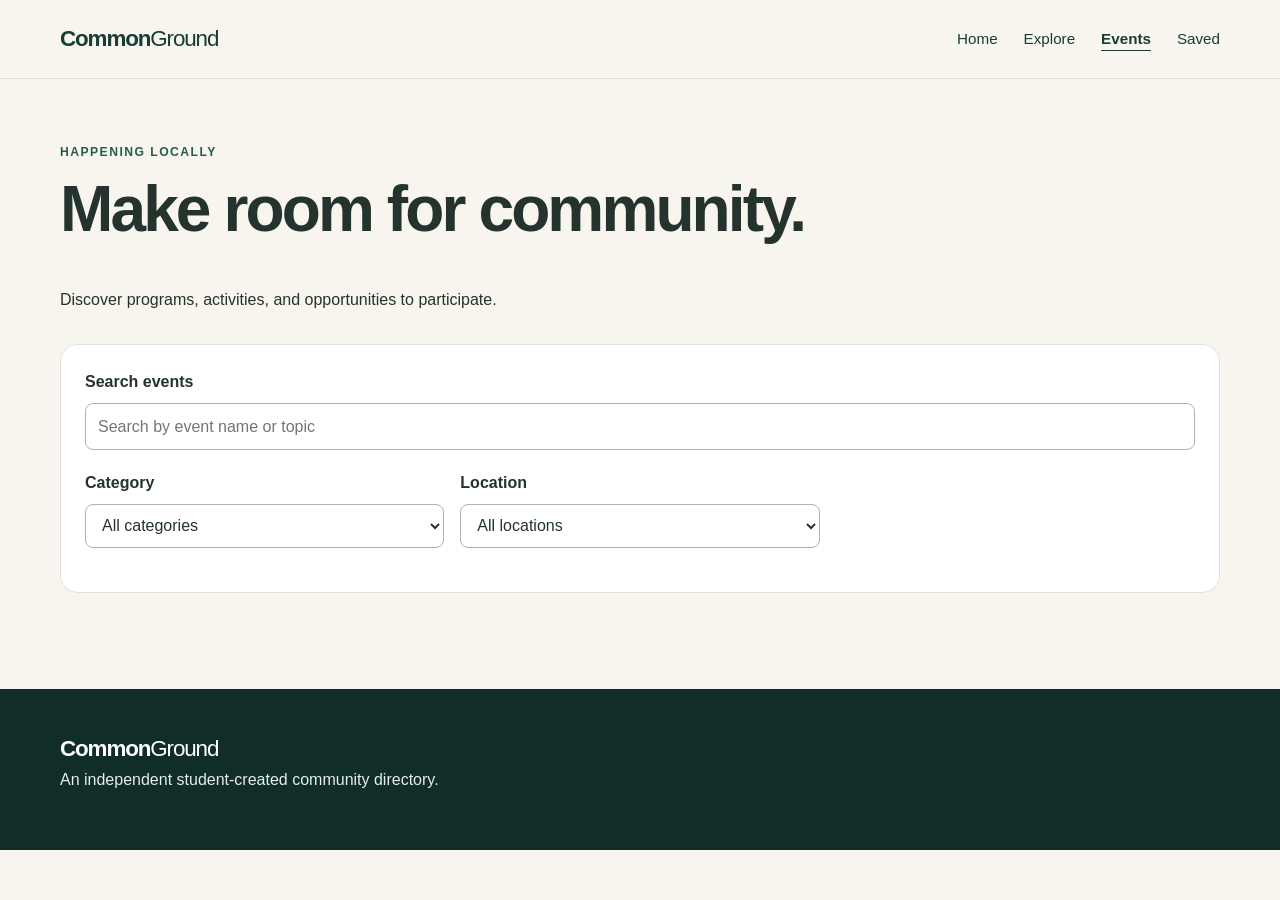
==== events.html @ 1c007c99 "Add events.html for Community Events page This file contains the HTML structure for the Community Ev" ====
<!DOCTYPE html>
<html lang="en">
<head>
  <meta charset="UTF-8">
  <meta name="viewport" content="width=device-width, initial-scale=1.0">
  <title>Community Events | CommonGround</title>
  <link rel="stylesheet" href="style.css">
  <script src="data.js" defer></script>
  <script src="app.js" defer></script>
  <script src="events.js" defer></script>
</head>
<body>
  <a class="skip-link" href="#main">Skip to main content</a>

  <header class="site-header">
    <nav class="container nav" aria-label="Main navigation">
      <a class="brand" href="index.html">Common<span>Ground</span></a>
      <div class="nav-links">
        <a href="index.html">Home</a>
        <a href="resources.html">Explore</a>
        <a href="events.html" aria-current="page">Events</a>
        <a href="saved.html">Saved</a>
      </div>
    </nav>
  </header>

  <main id="main" class="container section">
    <p class="eyebrow">HAPPENING LOCALLY</p>
    <h1>Make room for community.</h1>
    <p>Discover programs, activities, and opportunities to participate.</p>

    <section class="filter-panel" aria-label="Event filters">
      <label for="event-query">Search events</label>
      <input id="event-query" type="search"
        placeholder="Search by event name or topic">

      <div class="filter-grid">
        <div>
          <label for="event-category">Category</label>
          <select id="event-category">
            <option value="">All categories</option>
            <option value="Education">Education</option>
            <option value="Volunteering">Volunteering</option>
            <option value="Recreation">Recreation</option>
          </select>
        </div>

        <div>
          <label for="event-city">Location</label>
          <select id="event-city">
            <option value="">All locations</option>
            <option value="Cumming">Cumming</option>
            <option value="Alpharetta">Alpharetta</option>
          </select>
        </div>
      </div>
    </section>

    <p id="event-count" aria-live="polite"></p>
    <div id="event-results" class="resource-grid"></div>
  </main>

  <footer class="site-footer">
    <div class="container footer-content">
      <a class="brand brand-footer" href="index.html">Common<span>Ground</span></a>
      <p>An independent student-created community directory.</p>
    </div>
  </footer>
</body>
</html>
---- style.css ----
:root {
  --forest: #173D36;
  --forest-light: #285B4F;
  --cream: #F7F5EE;
  --white: #FFFFFF;
  --sage: #E1EDE6;
  --gold: #E8B968;
  --text: #24332D;
  --muted: #617069;
  --border: #DDE4DE;

  --radius-card: 18px;
  --radius-button: 10px;
  --page-width: 1160px;
  --space: 8px;
}

* {
  box-sizing: border-box;
}

html {
  scroll-behavior: smooth;
}

body {
  margin: 0;
  background: var(--cream);
  color: var(--text);
  font-family: Arial, Helvetica, sans-serif;
  line-height: 1.6;
}

img {
  max-width: 100%;
}

a {
  color: var(--forest);
}

button,
input,
select {
  font: inherit;
}

button,
a {
  -webkit-tap-highlight-color: transparent;
}

button:focus-visible,
a:focus-visible,
input:focus-visible,
select:focus-visible {
  outline: 3px solid #B7791F;
  outline-offset: 3px;
}

.container {
  width: min(100% - 40px, var(--page-width));
  margin-inline: auto;
}

.section {
  padding-block: 64px;
}

h1,
h2,
h3,
p {
  margin-top: 0;
}

h1 {
  font-size: clamp(2.4rem, 5vw, 4.5rem);
  line-height: 1.08;
  letter-spacing: -0.045em;
}

h2 {
  line-height: 1.2;
}

button,
input,
select {
  min-height: 44px;
}

@media (max-width: 600px) {
  .section {
    padding-block: 40px;
  }

  .container {
    width: min(100% - 28px, var(--page-width));
  }
}

/* Accessibility helpers */

.skip-link {
  position: absolute;
  left: -9999px;
  top: 10px;
  z-index: 100;
  background: white;
  padding: 12px;
}

.skip-link:focus {
  left: 10px;
}

.sr-only {
  position: absolute;
  width: 1px;
  height: 1px;
  padding: 0;
  margin: -1px;
  overflow: hidden;
  clip-path: inset(50%);
  white-space: nowrap;
}

/* Header */

.site-header {
  background: var(--cream);
  border-bottom: 1px solid var(--border);
}

.nav {
  min-height: 78px;
  display: flex;
  justify-content: space-between;
  align-items: center;
  gap: 24px;
}

.brand {
  color: var(--forest);
  font-size: 1.4rem;
  font-weight: 800;
  letter-spacing: -0.05em;
  text-decoration: none;
}

.brand span {
  font-weight: 400;
}

.nav-links {
  display: flex;
  align-items: center;
  flex-wrap: wrap;
  gap: 26px;
}

.nav-links a {
  text-decoration: none;
  font-size: 0.95rem;
}

.nav-links a[aria-current="page"] {
  font-weight: 700;
  text-decoration: underline;
  text-underline-offset: 6px;
}

/* Hero */

.hero {
  background: var(--forest);
  color: var(--white);
  padding-block: clamp(64px, 10vw, 112px);
}

.hero-content {
  max-width: 900px;
}

.eyebrow {
  font-size: 0.76rem;
  font-weight: 800;
  letter-spacing: 0.12em;
  color: var(--forest-light);
}

.hero .eyebrow {
  color: var(--gold);
}

.hero-description {
  max-width: 650px;
  font-size: 1.1rem;
  color: #E0EAE5;
}

.search-form {
  display: flex;
  gap: 10px;
  max-width: 740px;
  margin-top: 28px;
  padding: 8px;
  border-radius: 14px;
  background: white;
}

.search-form input {
  flex: 1;
  width: 100%;
  min-width: 0;
  border: 0;
  padding: 10px 14px;
  border-radius: 8px;
}

.search-form input:focus-visible {
  outline-offset: -3px;
}

.search-form button,
.button {
  display: inline-flex;
  align-items: center;
  justify-content: center;
  padding: 12px 18px;
  border: 0;
  border-radius: var(--radius-button);
  background: var(--forest-light);
  color: white;
  text-decoration: none;
  font-weight: 700;
  cursor: pointer;
}

.search-form button:hover,
.button:hover {
  filter: brightness(1.12);
}

.search-hint {
  color: #D5E2DC;
  font-size: 0.9rem;
}

/* Categories */

.category-grid {
  display: grid;
  grid-template-columns: repeat(4, minmax(0, 1fr));
  gap: 18px;
  margin-top: 28px;
}

.category-card {
  display: block;
  padding: 24px;
  background: white;
  border: 1px solid var(--border);
  border-radius: var(--radius-card);
  color: var(--text);
  text-decoration: none;
  transition: transform 160ms ease, box-shadow 160ms ease;
}

.category-card:hover,
.resource-card:hover {
  transform: translateY(-3px);
  box-shadow: 0 10px 26px #173D3612;
}

.category-icon {
  display: inline-grid;
  place-items: center;
  width: 44px;
  height: 44px;
  border-radius: 12px;
  background: var(--sage);
  color: var(--forest);
  font-size: 1.5rem;
}

.category-card h3 {
  margin-top: 16px;
  margin-bottom: 8px;
}

.category-card p {
  margin-bottom: 0;
  color: var(--muted);
  font-size: 0.93rem;
}

/* Featured resources */

.section-heading {
  display: flex;
  justify-content: space-between;
  align-items: end;
  gap: 20px;
  margin-top: 64px;
  margin-bottom: 24px;
}

.resource-grid {
  display: grid;
  grid-template-columns: repeat(3, minmax(0, 1fr));
  gap: 20px;
}

.resource-card {
  background: white;
  border: 1px solid var(--border);
  border-radius: var(--radius-card);
  padding: 24px;
  transition: transform 160ms ease, box-shadow 160ms ease;
}

.resource-card h3 {
  margin-bottom: 8px;
}

.resource-card p {
  color: var(--muted);
}

.resource-meta {
  font-size: 0.88rem;
  color: var(--muted);
}

.text-link {
  color: var(--forest);
  font-weight: 700;
}

/* Community banner and footer */

.community-banner {
  background: var(--sage);
  padding-block: 56px;
}

.banner-content {
  display: flex;
  justify-content: space-between;
  align-items: center;
  gap: 32px;
}

.banner-content h2 {
  max-width: 580px;
}

.button-light {
  background: var(--forest);
  white-space: nowrap;
}

.site-footer {
  background: #102D28;
  color: #E5EEE8;
  padding-block: 42px;
}

.brand-footer {
  color: white;
}

.footer-content > div {
  display: flex;
  flex-wrap: wrap;
  gap: 20px;
}

.site-footer a {
  color: white;
}

.footer-note {
  margin-top: 24px;
  font-size: 0.85rem;
  color: #CFDCD5;
}

@media (max-width: 850px) {
  .category-grid {
    grid-template-columns: repeat(2, minmax(0, 1fr));
  }

  .resource-grid {
    grid-template-columns: repeat(2, minmax(0, 1fr));
  }
}

@media (max-width: 560px) {
  .nav {
    align-items: flex-start;
    flex-direction: column;
    padding-block: 16px;
  }

  .nav-links {
    gap: 14px;
  }

  .search-form {
    flex-direction: column;
  }

  .category-grid,
  .resource-grid {
    grid-template-columns: 1fr;
  }

  .section-heading,
  .banner-content {
    align-items: flex-start;
    flex-direction: column;
  }
}

@media (prefers-reduced-motion: reduce) {
  *,
  *::before,
  *::after {
    scroll-behavior: auto !important;
    transition-duration: 0.01ms !important;
    animation-duration: 0.01ms !important;
  }
}

.filter-panel {
  background: white;
  border: 1px solid var(--border);
  border-radius: var(--radius-card);
  padding: 24px;
  margin-block: 32px;
}

.filter-panel label {
  display: block;
  font-weight: 700;
  margin-bottom: 8px;
}

.filter-panel input,
.filter-panel select {
  width: 100%;
  padding: 10px 12px;
  border: 1px solid #AAB8B0;
  border-radius: 8px;
  background: white;
  color: var(--text);
}

.filter-grid {
  display: grid;
  grid-template-columns: repeat(3, minmax(0, 1fr));
  gap: 16px;
  margin-block: 20px;
}

.secondary-button {
  background: white;
  border: 1px solid var(--forest);
  color: var(--forest);
  border-radius: 8px;
  padding: 10px 16px;
  cursor: pointer;
}

.results-heading {
  display: flex;
  justify-content: space-between;
  align-items: center;
  gap: 16px;
}

.empty-state {
  grid-column: 1 / -1;
  padding: 36px;
  text-align: center;
  background: white;
  border: 1px dashed var(--border);
  border-radius: var(--radius-card);
}

@media (max-width: 650px) {
  .filter-grid {
    grid-template-columns: 1fr;
  }
}

.card-actions {
  display: flex;
  justify-content: space-between;
  align-items: center;
  gap: 12px;
  flex-wrap: wrap;
  margin-top: 18px;
}

.save-button {
  border: 1px solid var(--border);
  background: white;
  color: var(--forest);
  border-radius: 8px;
  padding: 8px 12px;
  cursor: pointer;
}

.save-button[aria-pressed="true"] {
  background: var(--sage);
  border-color: var(--forest-light);
}


.detail-panel {
  background: white;
  padding: clamp(24px, 5vw, 48px);
  border: 1px solid var(--border);
  border-radius: var(--radius-card);
}

.detail-panel h1 {
  margin-top: 32px;
}

.detail-panel > a:last-child {
  display: inline-block;
  margin-top: 12px;
  font-weight: 700;
}
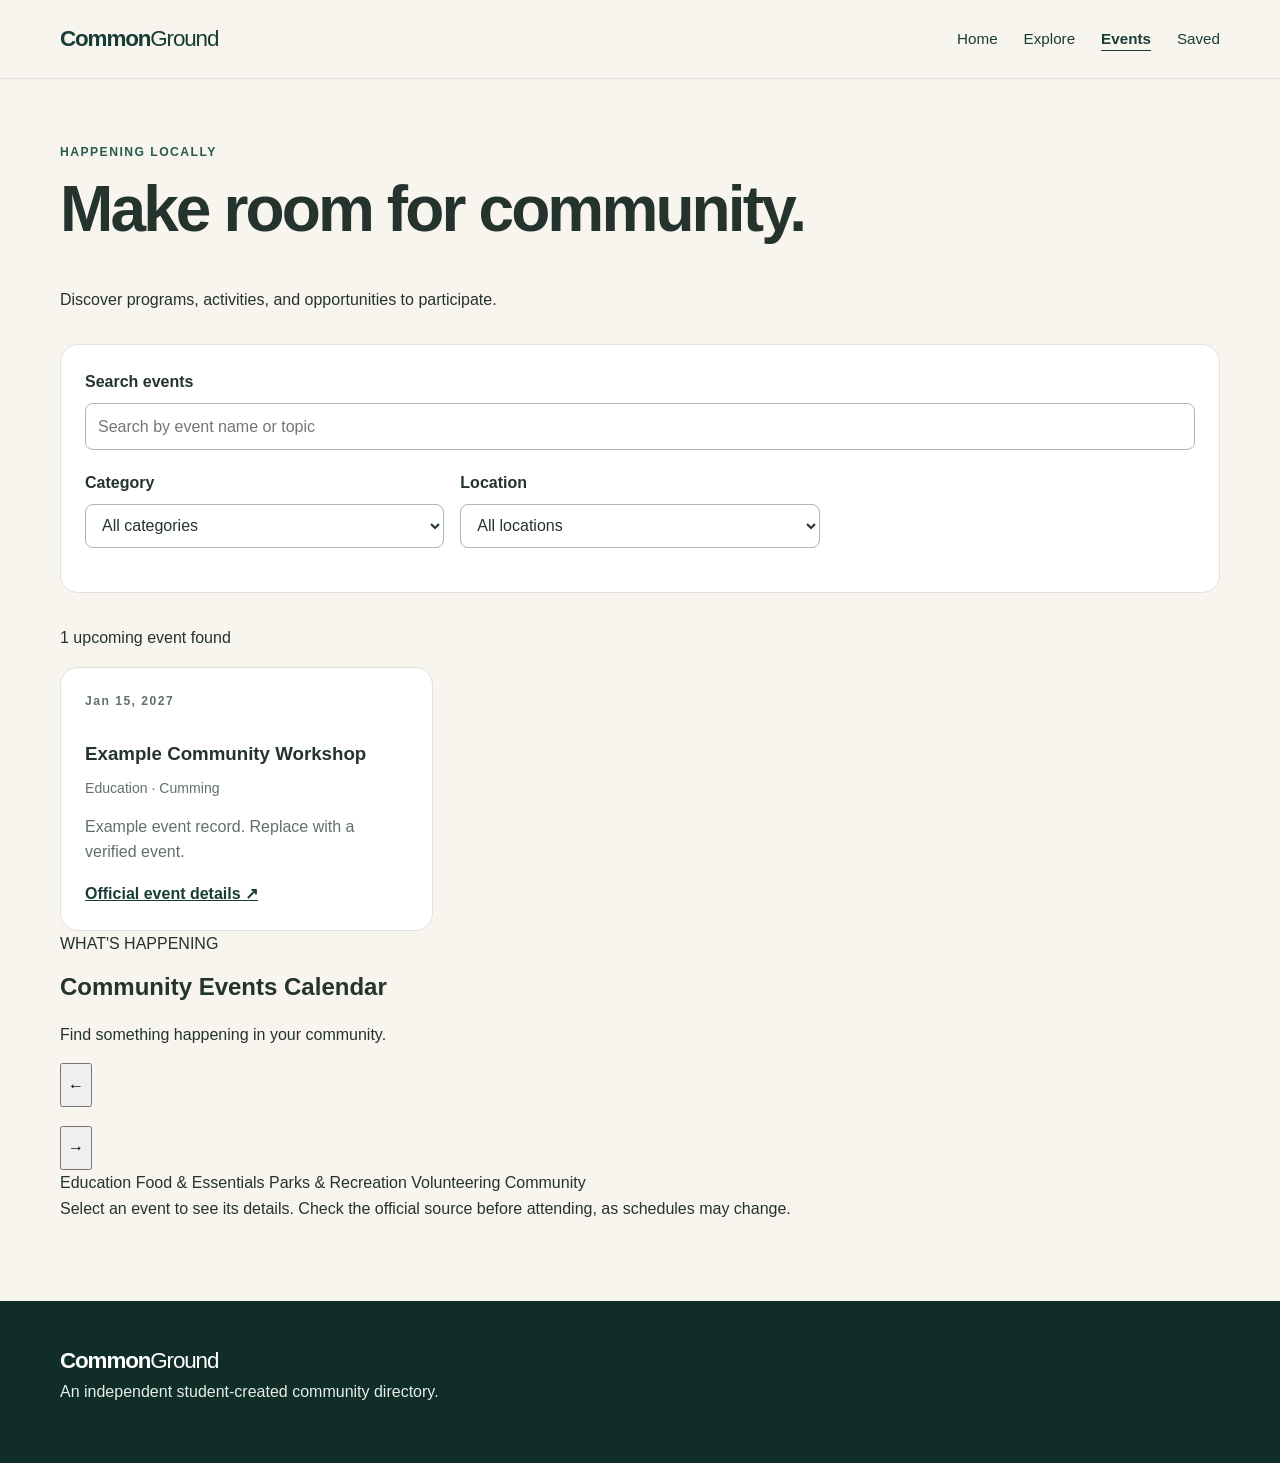
==== commit 3e1dfa5d: "Add community events calendar section to events.html" ====
--- a/events.html
+++ b/events.html
@@ -59,6 +59,50 @@
 
     <p id="event-count" aria-live="polite"></p>
     <div id="event-results" class="resource-grid"></div>
+
+    
+<section class="events-calendar" id="events-calendar">
+  <div class="calendar-heading">
+    <div>
+      <p class="calendar-eyebrow">WHAT'S HAPPENING</p>
+      <h2>Community Events Calendar</h2>
+      <p class="calendar-subtitle">
+        Find something happening in your community.
+      </p>
+    </div>
+  
+    <div class="calendar-navigation">
+      <button type="button" id="calendar-prev" aria-label="Previous month">
+          &#8592;
+      </button>
+      <h3 id="calendar-month" aria-live="polite"></h3>
+      <button type="button" id="calendar-next" aria-label="Next month">
+        &#8594;
+      </button>
+      </div>
+    </div>
+  
+    <div class="calendar-legend" aria-label="Event categories">
+      <span><i class="event-dot education"></i> Education</span>
+      <span><i class="event-dot food"></i> Food &amp; Essentials</span>
+      <span><i class="event-dot recreation"></i> Parks &amp; Recreation</span>
+      <span><i class="event-dot volunteering"></i> Volunteering</span>
+      <span><i class="event-dot community"></i> Community</span>
+    </div>
+  
+    <div class="calendar-grid" id="calendar-grid">
+    </div>
+  
+    <p class="calendar-note">
+      Select an event to see its details. Check the official source
+      before attending, as schedules may change.
+    </p>
+  
+    <div id="calendar-event-details" class="calendar-event-details" aria-live="polite" hidden>
+    </div>
+  </section>
+
+    
   </main>
 
   <footer class="site-footer">
--- a/style.css
+++ b/style.css
@@ -1,4 +1,3 @@
-
 :root {
   --forest: #173D36;
   --forest-light: #285B4F;
@@ -538,3 +537,162 @@
   margin-top: 12px;
   font-weight: 700;
 }
+
+
+.category-badge {
+  display: inline-block;
+  padding: 5px 10px;
+  border-radius: 999px;
+  background: var(--sage);
+  color: var(--forest);
+  font-size: 0.78rem;
+  font-weight: 700;
+  line-height: 1.4;
+}
+
+
+.resource-card {
+  display: flex;
+  flex-direction: column;
+  align-items: flex-start;
+  min-width: 0;
+}
+
+.resource-card h3 {
+  margin-top: 16px;
+  overflow-wrap: anywhere;
+}
+
+.resource-card > p {
+  overflow-wrap: anywhere;
+}
+
+.card-actions {
+  width: 100%;
+  margin-top: auto;
+  padding-top: 20px;
+}
+
+/* ===== Suggest a Resource Form ===== */
+
+.suggest-section {
+  max-width: 760px;
+  margin: 48px auto;
+  padding: 0 20px;
+}
+
+.suggest-section h2 {
+  color: var(--text-color, #24352b);
+  font-size: 2rem;
+  margin-bottom: 10px;
+}
+
+.suggest-section > p {
+  color: var(--muted-color, #66736a);
+  line-height: 1.7;
+  margin-bottom: 24px;
+}
+
+.suggest-form {
+  background: #ffffff;
+  border: 1px solid #dce5dd;
+  border-radius: 18px;
+  padding: 28px;
+  box-shadow: 0 8px 24px rgba(31, 61, 43, 0.07);
+  display: grid;
+  gap: 18px;
+}
+
+.suggest-form .form-group {
+  display: grid;
+  gap: 8px;
+}
+
+.suggest-form label {
+  font-weight: 600;
+  color: #2d4335;
+  font-size: 0.95rem;
+}
+
+.suggest-form input,
+.suggest-form select,
+.suggest-form textarea {
+  width: 100%;
+  box-sizing: border-box;
+  padding: 12px 14px;
+  border: 1px solid #cbd7cd;
+  border-radius: 10px;
+  background: #fbfdfb;
+  color: #26372c;
+  font: inherit;
+  transition: border-color 0.2s, box-shadow 0.2s;
+}
+
+.suggest-form textarea {
+  min-height: 120px;
+  resize: vertical;
+}
+
+.suggest-form input:focus,
+.suggest-form select:focus,
+.suggest-form textarea:focus {
+  outline: none;
+  border-color: #398052;
+  box-shadow: 0 0 0 3px rgba(57, 128, 82, 0.16);
+}
+
+.suggest-form input::placeholder,
+.suggest-form textarea::placeholder {
+  color: #89958c;
+}
+
+.suggest-form button {
+  justify-self: start;
+  border: none;
+  border-radius: 10px;
+  padding: 13px 22px;
+  background: #286b43;
+  color: #ffffff;
+  font: inherit;
+  font-weight: 600;
+  cursor: pointer;
+  transition: background 0.2s, transform 0.2s;
+}
+
+.suggest-form button:hover {
+  background: #1e5333;
+  transform: translateY(-1px);
+}
+
+.suggest-form button:focus-visible {
+  outline: 3px solid #80b991;
+  outline-offset: 3px;
+}
+
+.suggest-form .form-note {
+  color: #66736a;
+  font-size: 0.85rem;
+  line-height: 1.5;
+  margin: 0;
+}
+
+/* Suggestion Survey */
+@media (max-width: 600px) {
+  .suggest-section {
+    margin: 28px auto;
+    padding: 0 16px;
+  }
+
+  .suggest-section h2 {
+    font-size: 1.65rem;
+  }
+
+  .suggest-form {
+    padding: 20px;
+    border-radius: 14px;
+  }
+
+  .suggest-form button {
+    width: 100%;
+  }
+}
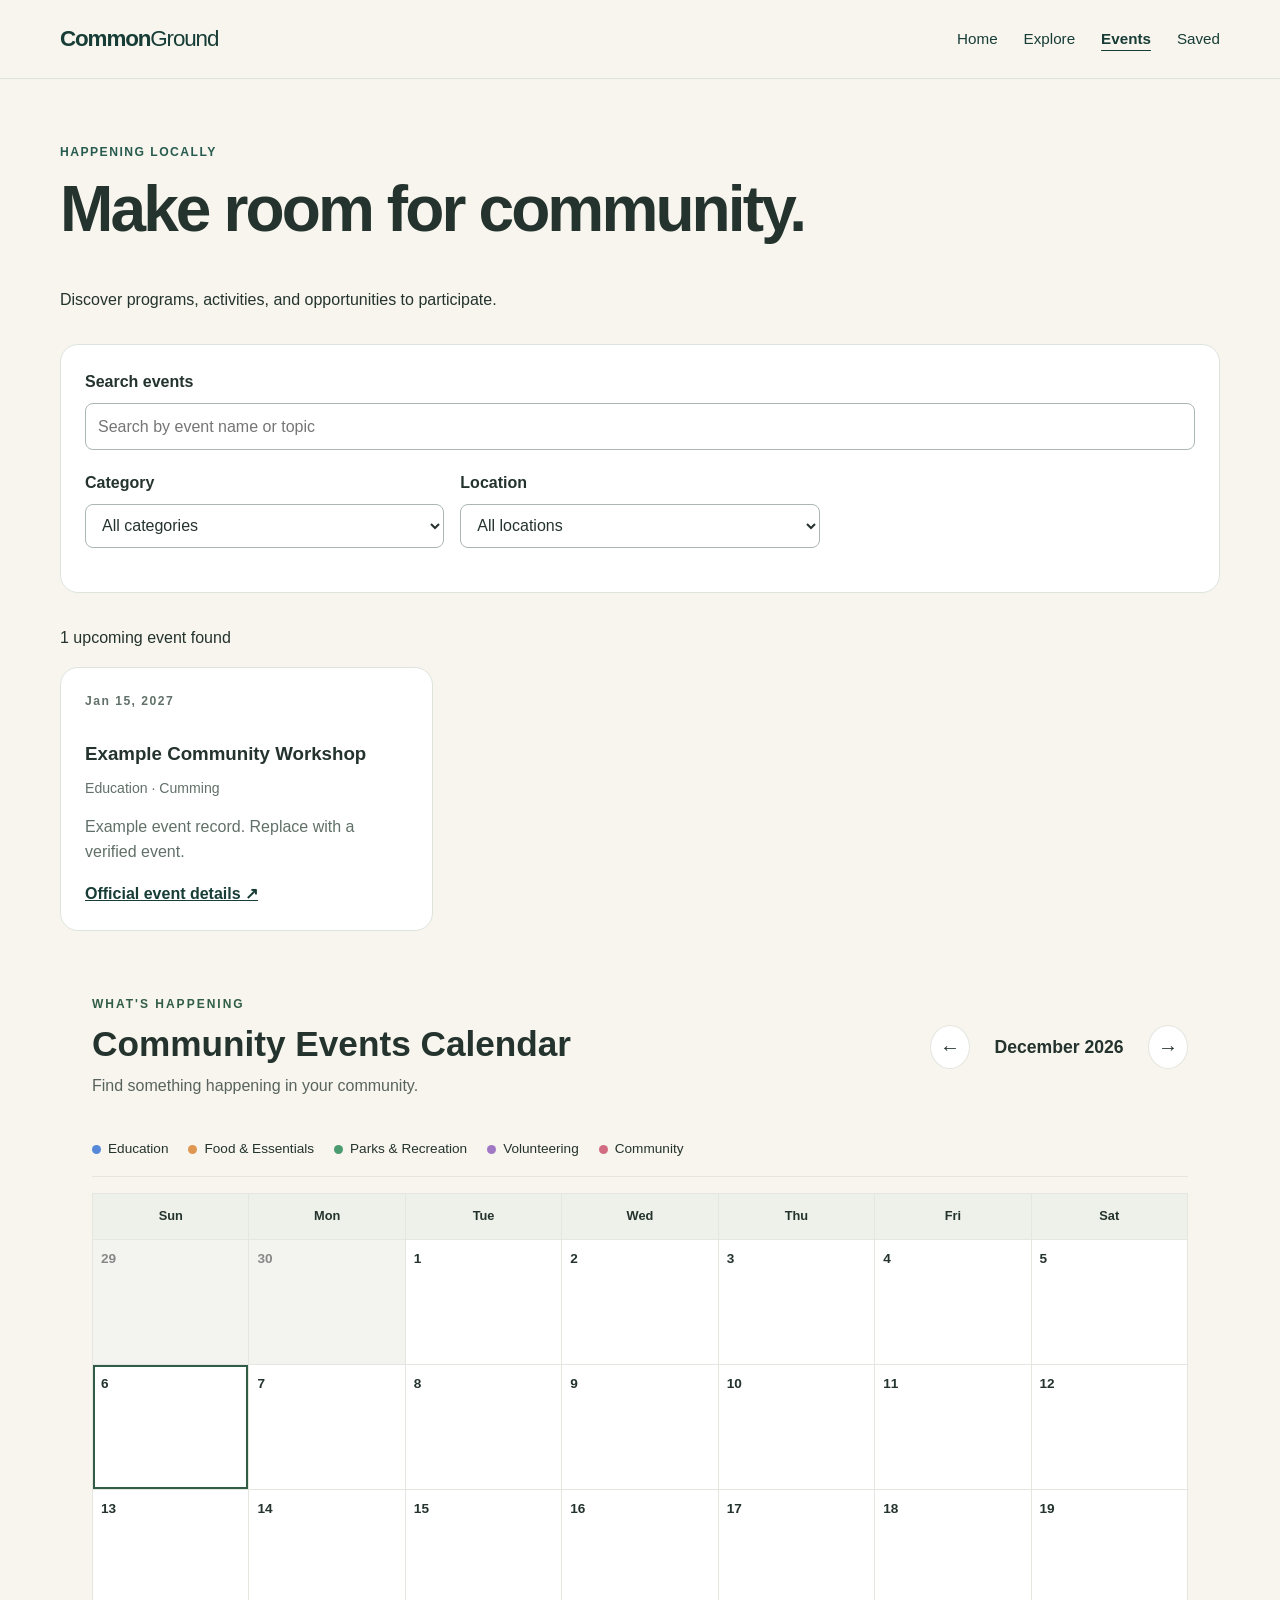
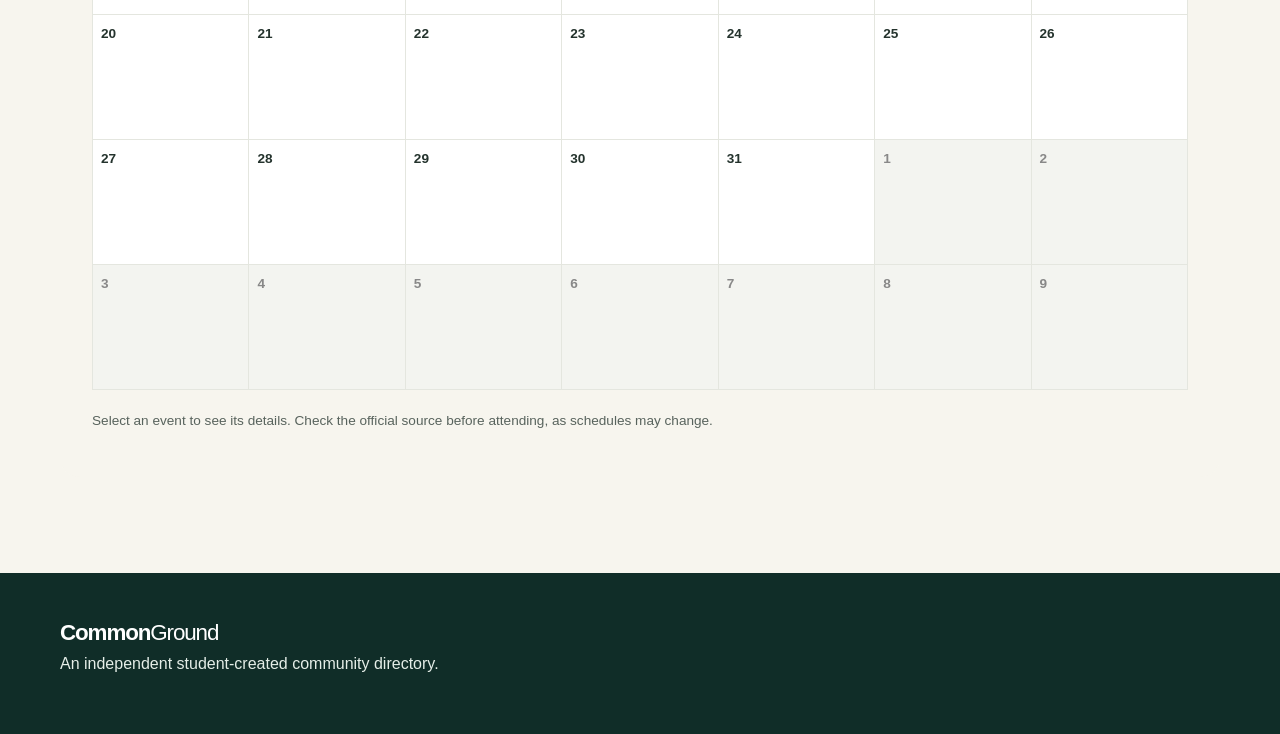
==== commit e8a93682: "Update events.html" ====
--- a/events.html
+++ b/events.html
@@ -61,48 +61,51 @@
     <div id="event-results" class="resource-grid"></div>
 
     
-<section class="events-calendar" id="events-calendar">
-  <div class="calendar-heading">
-    <div>
-      <p class="calendar-eyebrow">WHAT'S HAPPENING</p>
-      <h2>Community Events Calendar</h2>
-      <p class="calendar-subtitle">
-        Find something happening in your community.
+    <section class="events-calendar" id="events-calendar">
+      <div class="calendar-heading">
+        <div>
+          <p class="calendar-eyebrow">WHAT'S HAPPENING</p>
+          <h2>Community Events Calendar</h2>
+          <p class="calendar-subtitle">
+            Find something happening in your community.
+          </p>
+        </div>
+    
+        <div class="calendar-navigation">
+          <button type="button" id="calendar-prev" aria-label="Previous month">
+            &#8592;
+          </button>
+          <h3 id="calendar-month" aria-live="polite"></h3>
+          <button type="button" id="calendar-next" aria-label="Next month">
+            &#8594;
+          </button>
+        </div>
+      </div>
+    
+      <div class="calendar-legend" aria-label="Event categories">
+        <span><i class="event-dot education"></i> Education</span>
+        <span><i class="event-dot food"></i> Food &amp; Essentials</span>
+        <span><i class="event-dot recreation"></i> Parks &amp; Recreation</span>
+        <span><i class="event-dot volunteering"></i> Volunteering</span>
+        <span><i class="event-dot community"></i> Community</span>
+      </div>
+    
+      <div class="calendar-grid" id="calendar-grid">
+        <!-- Calendar dates are generated by JavaScript -->
+      </div>
+    
+      <p class="calendar-note">
+        Select an event to see its details. Check the official source
+        before attending, as schedules may change.
       </p>
-    </div>
-  
-    <div class="calendar-navigation">
-      <button type="button" id="calendar-prev" aria-label="Previous month">
-          &#8592;
-      </button>
-      <h3 id="calendar-month" aria-live="polite"></h3>
-      <button type="button" id="calendar-next" aria-label="Next month">
-        &#8594;
-      </button>
+    
+      <div id="calendar-event-details"
+           class="calendar-event-details"
+           aria-live="polite"
+           hidden>
       </div>
-    </div>
-  
-    <div class="calendar-legend" aria-label="Event categories">
-      <span><i class="event-dot education"></i> Education</span>
-      <span><i class="event-dot food"></i> Food &amp; Essentials</span>
-      <span><i class="event-dot recreation"></i> Parks &amp; Recreation</span>
-      <span><i class="event-dot volunteering"></i> Volunteering</span>
-      <span><i class="event-dot community"></i> Community</span>
-    </div>
-  
-    <div class="calendar-grid" id="calendar-grid">
-    </div>
-  
-    <p class="calendar-note">
-      Select an event to see its details. Check the official source
-      before attending, as schedules may change.
-    </p>
-  
-    <div id="calendar-event-details" class="calendar-event-details" aria-live="polite" hidden>
-    </div>
-  </section>
+    </section>
 
-    
   </main>
 
   <footer class="site-footer">
--- a/style.css
+++ b/style.css
@@ -696,3 +696,282 @@
     width: 100%;
   }
 }
+
+/* COMMUNITY EVENTS CALENDAR */
+
+.events-calendar {
+  --cal-bg: var(--cream, #faf8f2);
+  --cal-text: var(--text, #26352d);
+  --cal-green: #315c46;
+  --cal-border: #e4e6df;
+
+  color: var(--cal-text);
+  background: var(--cal-bg);
+  padding: 32px;
+  margin: 32px auto;
+  max-width: 1200px;
+  border-radius: 20px;
+  box-sizing: border-box;
+}
+
+.events-calendar * {
+  box-sizing: border-box;
+}
+
+.calendar-heading {
+  display: flex;
+  justify-content: space-between;
+  align-items: center;
+  gap: 24px;
+  margin-bottom: 24px;
+}
+
+.calendar-eyebrow {
+  color: var(--cal-green);
+  font-size: 0.75rem;
+  font-weight: 700;
+  letter-spacing: 2px;
+  margin: 0 0 8px;
+}
+
+.calendar-heading h2 {
+  font-size: clamp(1.5rem, 3vw, 2.2rem);
+  margin: 0 0 8px;
+}
+
+.calendar-subtitle {
+  margin: 0;
+  opacity: 0.75;
+}
+
+.calendar-navigation {
+  display: flex;
+  align-items: center;
+  gap: 14px;
+}
+
+.calendar-navigation h3 {
+  min-width: 150px;
+  text-align: center;
+  margin: 0;
+  font-size: 1.1rem;
+}
+
+.calendar-navigation button {
+  width: 40px;
+  height: 40px;
+  border: 1px solid var(--cal-border);
+  border-radius: 50%;
+  background: white;
+  color: var(--cal-text);
+  cursor: pointer;
+  font-size: 1.25rem;
+}
+
+.calendar-navigation button:hover {
+  background: var(--cal-green);
+  color: white;
+}
+
+.calendar-navigation button:focus-visible,
+.calendar-event:focus-visible {
+  outline: 3px solid #639b79;
+  outline-offset: 3px;
+}
+
+.calendar-legend {
+  display: flex;
+  flex-wrap: wrap;
+  gap: 12px 20px;
+  padding: 16px 0;
+  margin-bottom: 16px;
+  border-bottom: 1px solid var(--cal-border);
+}
+
+.calendar-legend span {
+  display: inline-flex;
+  align-items: center;
+  gap: 7px;
+  font-size: 0.85rem;
+}
+
+.event-dot {
+  display: inline-block;
+  width: 9px;
+  height: 9px;
+  flex-shrink: 0;
+  border-radius: 50%;
+}
+
+.education { background: #5588d8; }
+.food { background: #df9651; }
+.recreation { background: #4b9b70; }
+.volunteering { background: #a178c4; }
+.community { background: #d16c83; }
+
+.calendar-grid {
+  display: grid;
+  grid-template-columns: repeat(7, minmax(0, 1fr));
+  border-top: 1px solid var(--cal-border);
+  border-left: 1px solid var(--cal-border);
+}
+
+.calendar-weekday {
+  padding: 12px 4px;
+  text-align: center;
+  font-weight: 700;
+  font-size: 0.8rem;
+  background: #edf1e9;
+  border-right: 1px solid var(--cal-border);
+  border-bottom: 1px solid var(--cal-border);
+}
+
+.calendar-day {
+  min-width: 0;
+  min-height: 125px;
+  padding: 8px;
+  background: white;
+  border-right: 1px solid var(--cal-border);
+  border-bottom: 1px solid var(--cal-border);
+}
+
+.calendar-day.outside-month {
+  background: #f3f4f0;
+  color: #888;
+}
+
+.calendar-day.is-today {
+  box-shadow: inset 0 0 0 2px var(--cal-green);
+}
+
+.calendar-day-number {
+  font-size: 0.85rem;
+  font-weight: 700;
+  margin-bottom: 8px;
+}
+
+.calendar-event {
+  display: flex;
+  align-items: flex-start;
+  gap: 6px;
+  width: 100%;
+  padding: 5px 4px;
+  margin: 3px 0;
+  border: 0;
+  border-radius: 5px;
+  background: #f4f6f2;
+  color: var(--cal-text);
+  text-align: left;
+  font-size: 0.75rem;
+  cursor: pointer;
+  overflow-wrap: anywhere;
+}
+
+.calendar-event:hover {
+  background: #e5ede4;
+}
+
+.calendar-event .event-dot {
+  margin-top: 4px;
+}
+
+.calendar-event-time {
+  display: block;
+  font-weight: 700;
+  margin-bottom: 2px;
+}
+
+.calendar-note {
+  font-size: 0.85rem;
+  opacity: 0.75;
+  margin-top: 20px;
+}
+
+.calendar-event-details {
+  padding: 20px;
+  margin-top: 20px;
+  border: 1px solid var(--cal-border);
+  border-radius: 12px;
+  background: white;
+}
+
+.calendar-event-details h3 {
+  margin-top: 0;
+}
+
+.calendar-event-details p {
+  margin: 8px 0;
+}
+
+.calendar-detail-category {
+  display: inline-flex;
+  align-items: center;
+  gap: 7px;
+  font-size: 0.85rem;
+}
+
+@media (max-width: 700px) {
+  .events-calendar {
+    padding: 16px;
+    margin: 16px auto;
+    border-radius: 12px;
+  }
+
+  .calendar-heading {
+    align-items: flex-start;
+    flex-direction: column;
+  }
+
+  .calendar-navigation {
+    align-self: stretch;
+    justify-content: space-between;
+    gap: 8px;
+  }
+
+  .calendar-grid {
+    grid-template-columns: repeat(7, minmax(0, 1fr));
+  }
+
+  .calendar-weekday {
+    font-size: 0.7rem;
+    padding: 8px 1px;
+  }
+
+  .calendar-day {
+    min-height: 78px;
+    padding: 4px 2px;
+  }
+
+  .calendar-day-number {
+    font-size: 0.75rem;
+    margin-bottom: 4px;
+  }
+
+  .calendar-event {
+    justify-content: center;
+    padding: 5px 2px;
+    background: transparent;
+  }
+
+  .calendar-event .event-dot {
+    width: 8px;
+    height: 8px;
+    margin: 0;
+  }
+
+  .calendar-event-label {
+    display: none;
+  }
+
+  .calendar-event-time {
+    display: none;
+  }
+
+  .calendar-legend {
+    gap: 10px;
+  }
+
+  .calendar-legend span {
+    font-size: 0.75rem;
+  }
+}
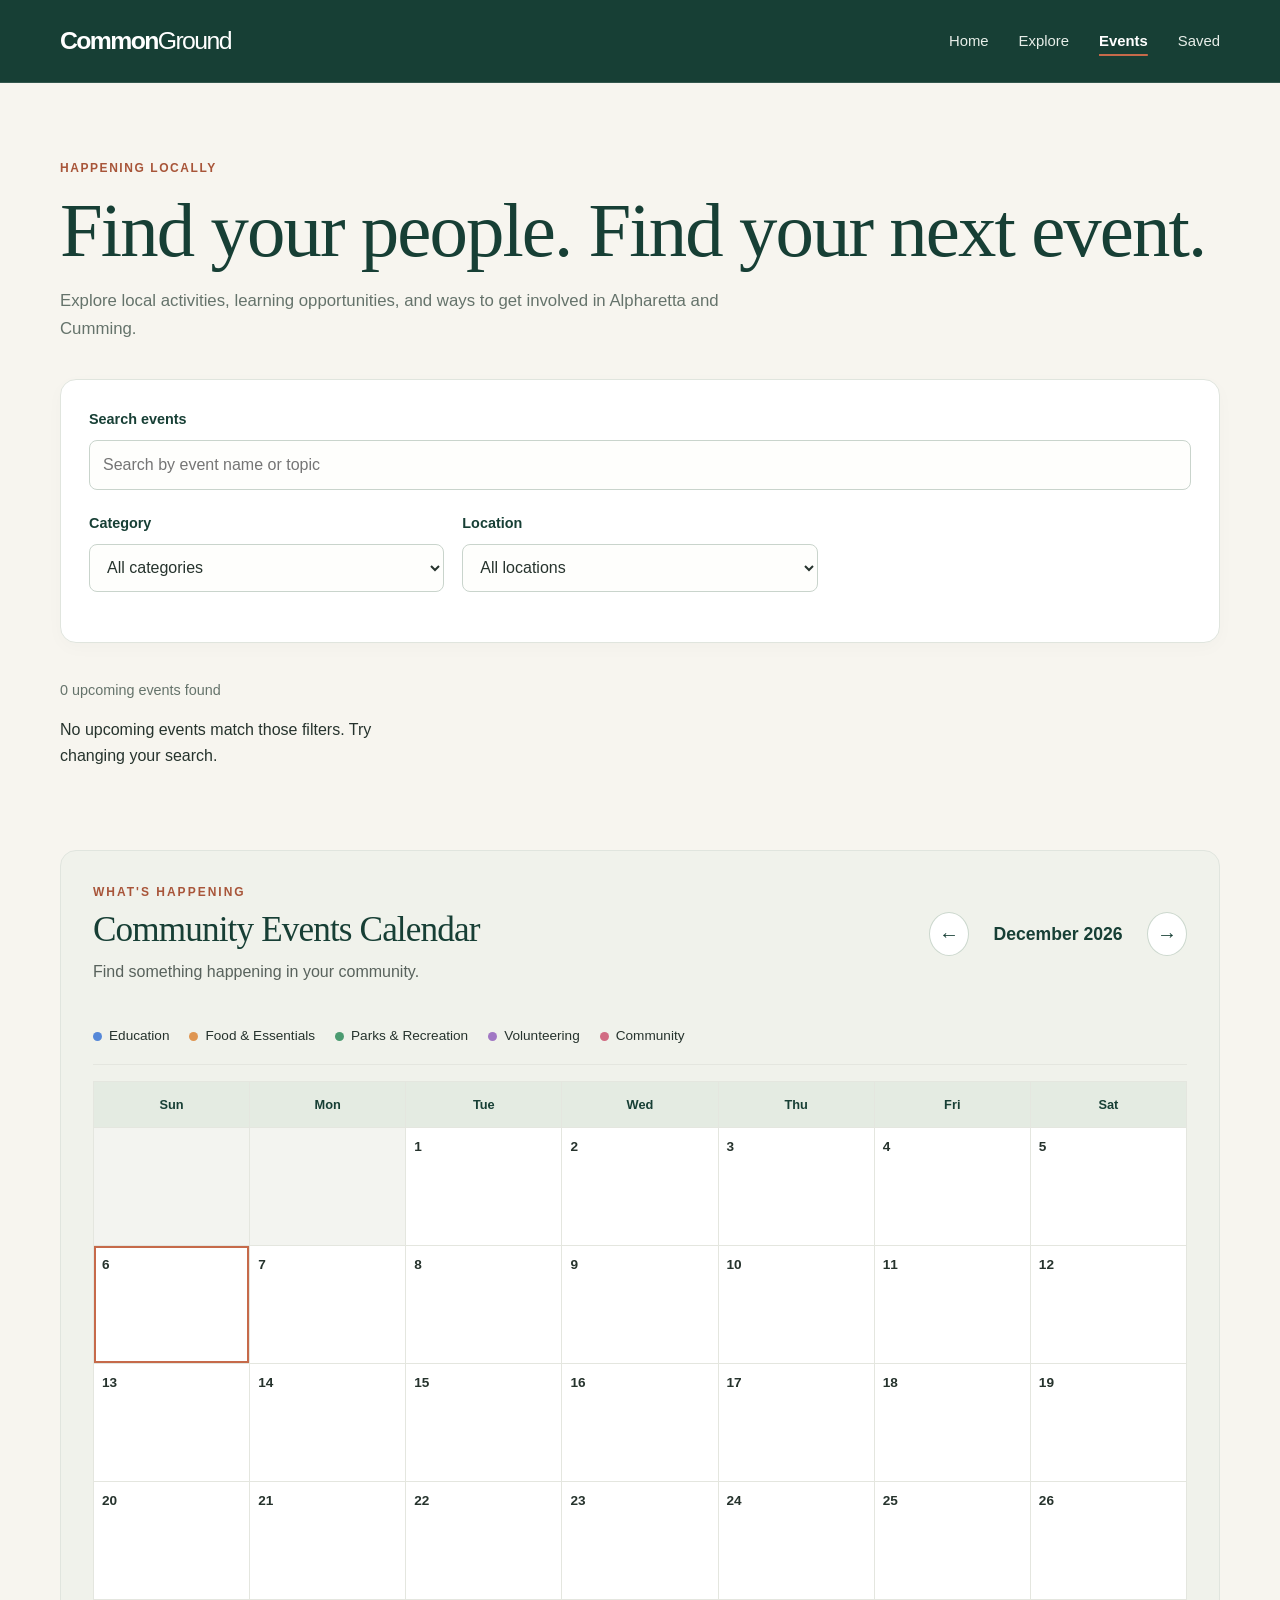
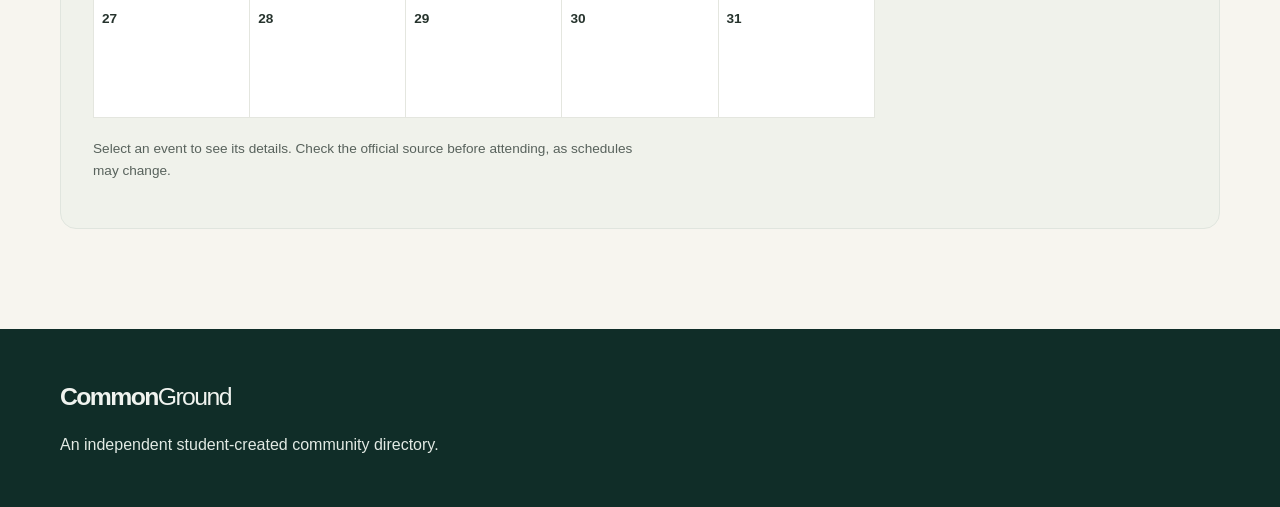
==== commit e9e22a2a: "Update events.html" ====
--- a/events.html
+++ b/events.html
@@ -27,8 +27,8 @@
 
   <main id="main" class="container section">
     <p class="eyebrow">HAPPENING LOCALLY</p>
-    <h1>Make room for community.</h1>
-    <p>Discover programs, activities, and opportunities to participate.</p>
+    <h1>Find your people. Find your next event.</h1>
+    <p>Explore local activities, learning opportunities, and ways to get involved in Alpharetta and Cumming.</p>
 
     <section class="filter-panel" aria-label="Event filters">
       <label for="event-query">Search events</label>
--- a/style.css
+++ b/style.css
@@ -975,3 +975,847 @@
     font-size: 0.75rem;
   }
 }
+/* ==========================================
+   COMMONGROUND REDESIGN
+   Add this at the bottom of style.css
+   ========================================== */
+
+@import url('https://fonts.googleapis.com/css2?family=DM+Sans:wght@400;500;600;700;800&family=DM+Serif+Display&display=swap');
+
+:root {
+  --forest: #173F35;
+  --forest-light: #285B4F;
+  --cream: #F7F5EF;
+  --white: #FFFFFF;
+  --sage: #DCE8DF;
+  --gold: #C66A4A;
+  --text: #26332D;
+  --muted: #65736B;
+  --border: #E0E5DE;
+
+  --radius-card: 16px;
+  --radius-button: 9px;
+  --page-width: 1160px;
+  --space: 8px;
+}
+
+html {
+  scroll-behavior: smooth;
+  scroll-padding-top: 24px;
+}
+
+body {
+  background: var(--cream);
+  color: var(--text);
+  font-family: "DM Sans", Arial, sans-serif;
+  font-size: 16px;
+  line-height: 1.65;
+}
+
+h1,
+h2,
+h3 {
+  color: var(--forest);
+  font-weight: 600;
+}
+
+h1,
+h2 {
+  font-family: "DM Serif Display", Georgia, serif;
+  letter-spacing: -0.025em;
+}
+
+h1 {
+  font-size: clamp(2.8rem, 6vw, 5rem);
+  line-height: 1.05;
+  font-weight: 400;
+}
+
+h2 {
+  font-size: clamp(2rem, 3.5vw, 3rem);
+  line-height: 1.15;
+  font-weight: 400;
+}
+
+h3 {
+  line-height: 1.3;
+}
+
+p {
+  max-width: 72ch;
+}
+
+a {
+  color: var(--forest);
+}
+
+button,
+input,
+select,
+textarea {
+  font-family: "DM Sans", Arial, sans-serif;
+}
+
+button:focus-visible,
+a:focus-visible,
+input:focus-visible,
+select:focus-visible,
+textarea:focus-visible {
+  outline: 3px solid var(--gold);
+  outline-offset: 3px;
+}
+
+.container {
+  width: min(100% - 48px, var(--page-width));
+}
+
+.section {
+  padding-block: 76px;
+}
+
+/* Header and navigation */
+
+.site-header {
+  position: relative;
+  z-index: 5;
+  background: var(--forest);
+  border-bottom: 1px solid #ffffff20;
+}
+
+.nav {
+  min-height: 82px;
+  gap: 28px;
+}
+
+.brand {
+  color: var(--white);
+  font-size: 1.55rem;
+  font-weight: 800;
+  letter-spacing: -0.065em;
+}
+
+.brand span {
+  font-weight: 400;
+}
+
+.nav-links {
+  gap: 30px;
+}
+
+.nav-links a {
+  color: #E7EEE9;
+  font-size: 0.93rem;
+  font-weight: 500;
+  transition: color 160ms ease;
+}
+
+.nav-links a:hover {
+  color: #F0B49B;
+}
+
+.nav-links a[aria-current="page"] {
+  color: white;
+  text-decoration: underline;
+  text-decoration-color: var(--gold);
+  text-decoration-thickness: 2px;
+  text-underline-offset: 8px;
+}
+
+/* Hero */
+
+.hero {
+  position: relative;
+  overflow: hidden;
+  background: var(--forest);
+  color: white;
+  padding-block: clamp(72px, 10vw, 124px);
+}
+
+.hero::after {
+  content: "";
+  position: absolute;
+  width: 340px;
+  height: 340px;
+  right: -110px;
+  bottom: -170px;
+  border: 1px solid #ffffff20;
+  border-radius: 50%;
+  box-shadow:
+    0 0 0 38px #ffffff08,
+    0 0 0 76px #ffffff06;
+  pointer-events: none;
+}
+
+.hero-content {
+  position: relative;
+  z-index: 1;
+  max-width: 900px;
+}
+
+.hero .eyebrow {
+  color: #E9A68C;
+  margin-bottom: 20px;
+}
+
+.hero h1 {
+  max-width: 850px;
+  color: white;
+  margin-bottom: 24px;
+  font-size: clamp(3rem, 7vw, 5.4rem);
+  line-height: 1.02;
+}
+
+.hero-description {
+  max-width: 650px;
+  margin-bottom: 0;
+  color: #E0EAE5;
+  font-size: clamp(1rem, 1.8vw, 1.18rem);
+  line-height: 1.8;
+}
+
+.search-form {
+  position: relative;
+  z-index: 2;
+  max-width: 760px;
+  margin-top: 32px;
+  padding: 7px;
+  gap: 8px;
+  background: white;
+  border: 1px solid #ffffff50;
+  border-radius: 12px;
+  box-shadow: 0 12px 36px #0b211b30;
+}
+
+.search-form input {
+  min-height: 52px;
+  padding-inline: 16px;
+  background: transparent;
+  color: var(--text);
+  font-size: 0.98rem;
+}
+
+.search-form input::placeholder {
+  color: #78847D;
+}
+
+.search-form button,
+.button {
+  min-height: 48px;
+  padding: 12px 20px;
+  border: 1px solid transparent;
+  border-radius: var(--radius-button);
+  background: var(--gold);
+  color: white;
+  font-weight: 700;
+  text-decoration: none;
+  transition: background 160ms ease, transform 160ms ease;
+}
+
+.search-form button:hover,
+.button:hover {
+  background: #AD573B;
+  filter: none;
+  transform: translateY(-1px);
+}
+
+.search-hint {
+  margin-top: 14px;
+  color: #D5E2DC;
+  font-size: 0.88rem;
+}
+
+/* Section headings and category cards */
+
+.section > .eyebrow,
+.section-heading .eyebrow,
+.community-banner .eyebrow {
+  color: #A85539;
+  font-size: 0.75rem;
+  font-weight: 800;
+  letter-spacing: 0.13em;
+}
+
+.section > h2 {
+  margin-bottom: 16px;
+}
+
+.category-grid {
+  grid-template-columns: repeat(4, minmax(0, 1fr));
+  gap: 16px;
+  margin-top: 32px;
+}
+
+.category-card {
+  position: relative;
+  min-height: 230px;
+  padding: 25px 23px;
+  border: 1px solid var(--border);
+  border-radius: var(--radius-card);
+  background: white;
+  color: var(--text);
+  transition: transform 180ms ease, box-shadow 180ms ease,
+    border-color 180ms ease;
+}
+
+.category-card:hover {
+  transform: translateY(-4px);
+  border-color: #B7C9BC;
+  box-shadow: 0 14px 32px #173F3510;
+}
+
+.category-icon {
+  width: 46px;
+  height: 46px;
+  border-radius: 13px;
+  background: var(--sage);
+  color: var(--forest);
+  font-size: 1.45rem;
+}
+
+.category-card h3 {
+  margin-top: 20px;
+  margin-bottom: 9px;
+  font-size: 1.15rem;
+}
+
+.category-card p {
+  color: var(--muted);
+  font-size: 0.91rem;
+  line-height: 1.65;
+}
+
+/* Featured sections and cards */
+
+.section-heading {
+  margin-top: 76px;
+  margin-bottom: 28px;
+  align-items: end;
+}
+
+.section-heading h2 {
+  margin-bottom: 0;
+}
+
+.section-heading > a {
+  font-size: 0.93rem;
+  font-weight: 700;
+  text-decoration-thickness: 1px;
+  text-underline-offset: 5px;
+}
+
+.resource-grid {
+  gap: 20px;
+  align-items: stretch;
+}
+
+.resource-card {
+  min-width: 0;
+  padding: 25px;
+  border: 1px solid var(--border);
+  border-radius: var(--radius-card);
+  background: white;
+  box-shadow: 0 2px 8px #173F3505;
+  transition: transform 180ms ease, box-shadow 180ms ease,
+    border-color 180ms ease;
+}
+
+.resource-card:hover {
+  transform: translateY(-3px);
+  border-color: #C9D7CC;
+  box-shadow: 0 12px 28px #173F3510;
+}
+
+.resource-card h3 {
+  margin-top: 14px;
+  margin-bottom: 10px;
+  font-size: 1.2rem;
+}
+
+.resource-card p {
+  color: var(--muted);
+  font-size: 0.94rem;
+  line-height: 1.7;
+}
+
+.resource-meta {
+  font-size: 0.87rem;
+}
+
+.category-badge {
+  padding: 5px 10px;
+  border-radius: 5px;
+  background: var(--sage);
+  color: var(--forest);
+  font-size: 0.75rem;
+  font-weight: 700;
+}
+
+.text-link {
+  font-size: 0.92rem;
+  font-weight: 700;
+  text-underline-offset: 4px;
+}
+
+.card-actions {
+  gap: 9px;
+  padding-top: 18px;
+}
+
+.save-button,
+.secondary-button {
+  min-height: 42px;
+  padding: 9px 13px;
+  border: 1px solid #C9D6CC;
+  border-radius: 8px;
+  background: white;
+  color: var(--forest);
+  font-size: 0.88rem;
+  font-weight: 700;
+  cursor: pointer;
+  transition: background 150ms ease, border-color 150ms ease;
+}
+
+.save-button:hover,
+.secondary-button:hover {
+  background: var(--sage);
+  border-color: var(--forest-light);
+}
+
+.save-button[aria-pressed="true"] {
+  background: var(--sage);
+  border-color: var(--forest-light);
+}
+
+/* Interior page introductions */
+
+main.container.section > h1 {
+  margin-bottom: 16px;
+}
+
+main.container.section > h1 + p {
+  max-width: 680px;
+  color: var(--muted);
+  font-size: 1.05rem;
+}
+
+.filter-panel {
+  margin-block: 36px;
+  padding: 28px;
+  border: 1px solid var(--border);
+  border-radius: var(--radius-card);
+  background: white;
+  box-shadow: 0 5px 18px #173F3506;
+}
+
+.filter-panel label {
+  margin-bottom: 8px;
+  color: var(--forest);
+  font-size: 0.9rem;
+  font-weight: 700;
+}
+
+.filter-panel input,
+.filter-panel select {
+  min-height: 48px;
+  padding: 11px 13px;
+  border: 1px solid #C9D4CC;
+  border-radius: 8px;
+  background: #FEFEFC;
+  color: var(--text);
+}
+
+.filter-panel input:focus,
+.filter-panel select:focus {
+  border-color: var(--forest-light);
+}
+
+.filter-grid {
+  gap: 18px;
+  margin-block: 22px;
+}
+
+.results-heading {
+  margin-block: 32px 20px;
+}
+
+.results-heading h2 {
+  margin-bottom: 0;
+}
+
+.results-heading p,
+#event-count {
+  color: var(--muted);
+  font-size: 0.9rem;
+}
+
+.empty-state {
+  padding: 42px 24px;
+  border: 1px dashed #B9C9BD;
+  border-radius: var(--radius-card);
+  background: white;
+  color: var(--muted);
+}
+
+/* Resource details */
+
+.detail-panel {
+  margin-block: 28px;
+  padding: clamp(24px, 5vw, 48px);
+  border: 1px solid var(--border);
+  border-radius: var(--radius-card);
+  background: white;
+}
+
+.detail-panel h1 {
+  margin-top: 24px;
+}
+
+/* Homepage community banner */
+
+.community-banner {
+  padding-block: 68px;
+  background: var(--sage);
+}
+
+.banner-content {
+  gap: 40px;
+}
+
+.banner-content h2 {
+  max-width: 620px;
+  margin-bottom: 14px;
+}
+
+.banner-content p:not(.eyebrow) {
+  color: #53655A;
+}
+
+.button-light {
+  flex-shrink: 0;
+  background: var(--forest);
+  color: white;
+}
+
+.button-light:hover {
+  background: var(--forest-light);
+}
+
+/* Suggest-a-resource form */
+
+.suggest-section {
+  max-width: 760px;
+}
+
+.suggest-section h2 {
+  color: var(--forest);
+  font-family: "DM Serif Display", Georgia, serif;
+  font-size: clamp(2rem, 3.5vw, 3rem);
+  font-weight: 400;
+}
+
+.suggest-section > p {
+  color: var(--muted);
+}
+
+.suggest-form {
+  gap: 12px;
+  padding: 28px;
+  border: 1px solid var(--border);
+  border-radius: var(--radius-card);
+  background: white;
+  box-shadow: 0 8px 24px #173F3509;
+}
+
+.suggest-form label {
+  margin-top: 7px;
+  color: var(--forest);
+  font-weight: 700;
+}
+
+.suggest-form input,
+.suggest-form select,
+.suggest-form textarea {
+  min-height: 46px;
+  padding: 12px 14px;
+  border: 1px solid #C9D4CC;
+  border-radius: 8px;
+  background: #FEFEFC;
+  color: var(--text);
+}
+
+.suggest-form button {
+  min-height: 46px;
+  margin-top: 10px;
+  border-radius: 8px;
+  background: var(--forest);
+}
+
+.suggest-form button:hover {
+  background: var(--forest-light);
+}
+
+#suggest-feedback {
+  color: var(--forest);
+  font-size: 0.9rem;
+}
+
+/* Saved page sections */
+
+#saved-resources,
+#saved-events,
+#week-items {
+  margin-top: 22px;
+  margin-bottom: 48px;
+}
+
+#saved-resources h2,
+#saved-events h2,
+#week-items h2 {
+  margin-bottom: 18px;
+}
+
+#saved-resources .resource-grid,
+#saved-events .resource-grid,
+#week-items .resource-grid {
+  margin-top: 18px;
+}
+
+/* Events calendar */
+
+.events-calendar {
+  max-width: 1200px;
+  margin: 64px auto 24px;
+  padding: 32px;
+  border: 1px solid var(--border);
+  border-radius: var(--radius-card);
+  background: #F0F2EB;
+}
+
+.calendar-heading h2 {
+  color: var(--forest);
+  font-family: "DM Serif Display", Georgia, serif;
+  font-weight: 400;
+}
+
+.calendar-eyebrow {
+  color: #A85539;
+}
+
+.calendar-navigation button {
+  border-color: #CCD8CE;
+  color: var(--forest);
+}
+
+.calendar-navigation button:hover {
+  background: var(--forest);
+  color: white;
+}
+
+.calendar-weekday {
+  background: #E4EBE2;
+  color: var(--forest);
+}
+
+.calendar-day {
+  min-height: 118px;
+}
+
+.calendar-day.is-today {
+  box-shadow: inset 0 0 0 2px var(--gold);
+}
+
+.calendar-event {
+  transition: background 150ms ease;
+}
+
+.calendar-event:hover {
+  background: #E2EBE2;
+}
+
+.calendar-event-details {
+  border-color: var(--border);
+  border-radius: 12px;
+}
+
+/* Footer */
+
+.site-footer {
+  margin-top: 0;
+  padding-block: 48px;
+  background: #102D28;
+  color: #E2EAE4;
+}
+
+.footer-content {
+  display: grid;
+  gap: 14px;
+}
+
+.brand-footer {
+  width: fit-content;
+  color: white;
+}
+
+.footer-content p {
+  margin-bottom: 0;
+}
+
+.footer-content > div {
+  gap: 22px;
+  margin-top: 8px;
+}
+
+.site-footer a {
+  color: #F0F3EF;
+  text-underline-offset: 4px;
+}
+
+.site-footer a:hover {
+  color: #F0B49B;
+}
+
+.footer-note {
+  margin-top: 12px;
+  color: #C8D7CE;
+  font-size: 0.85rem;
+}
+
+/* Responsive adjustments */
+
+@media (max-width: 850px) {
+  .category-grid {
+    grid-template-columns: repeat(2, minmax(0, 1fr));
+  }
+
+  .resource-grid {
+    grid-template-columns: repeat(2, minmax(0, 1fr));
+  }
+
+  .section {
+    padding-block: 58px;
+  }
+
+  .events-calendar {
+    padding: 22px;
+  }
+}
+
+@media (max-width: 600px) {
+  .container {
+    width: min(100% - 32px, var(--page-width));
+  }
+
+  .nav {
+    min-height: auto;
+    align-items: flex-start;
+    flex-direction: column;
+    gap: 12px;
+    padding-block: 18px;
+  }
+
+  .nav-links {
+    width: 100%;
+    gap: 10px 20px;
+  }
+
+  .nav-links a {
+    font-size: 0.9rem;
+  }
+
+  .hero {
+    padding-block: 68px;
+  }
+
+  .hero h1 {
+    font-size: clamp(2.8rem, 12vw, 4rem);
+  }
+
+  .search-form {
+    flex-direction: column;
+    padding: 8px;
+  }
+
+  .search-form button {
+    width: 100%;
+  }
+
+  .category-grid,
+  .resource-grid,
+  .filter-grid {
+    grid-template-columns: 1fr;
+  }
+
+  .category-card {
+    min-height: auto;
+    padding: 22px;
+  }
+
+  .section-heading,
+  .banner-content {
+    align-items: flex-start;
+    flex-direction: column;
+  }
+
+  .section-heading {
+    margin-top: 56px;
+  }
+
+  .filter-panel {
+    padding: 20px;
+  }
+
+  .suggest-form {
+    padding: 20px;
+  }
+
+  .events-calendar {
+    padding: 14px;
+    margin-top: 44px;
+  }
+
+  .calendar-heading {
+    align-items: flex-start;
+    flex-direction: column;
+  }
+
+  .calendar-navigation {
+    width: 100%;
+    gap: 8px;
+  }
+
+  .calendar-navigation h3 {
+    min-width: 0;
+  }
+
+  .calendar-day {
+    min-height: 72px;
+    padding: 4px 2px;
+  }
+
+  .calendar-event {
+    justify-content: center;
+    padding: 4px 2px;
+  }
+
+  .calendar-event-label,
+  .calendar-event-time {
+    display: none;
+  }
+
+  .footer-content > div {
+    gap: 14px 20px;
+  }
+}
+
+@media (prefers-reduced-motion: reduce) {
+  html {
+    scroll-behavior: auto;
+  }
+
+  *,
+  *::before,
+  *::after {
+    transition-duration: 0.01ms !important;
+    animation-duration: 0.01ms !important;
+  }
+}
